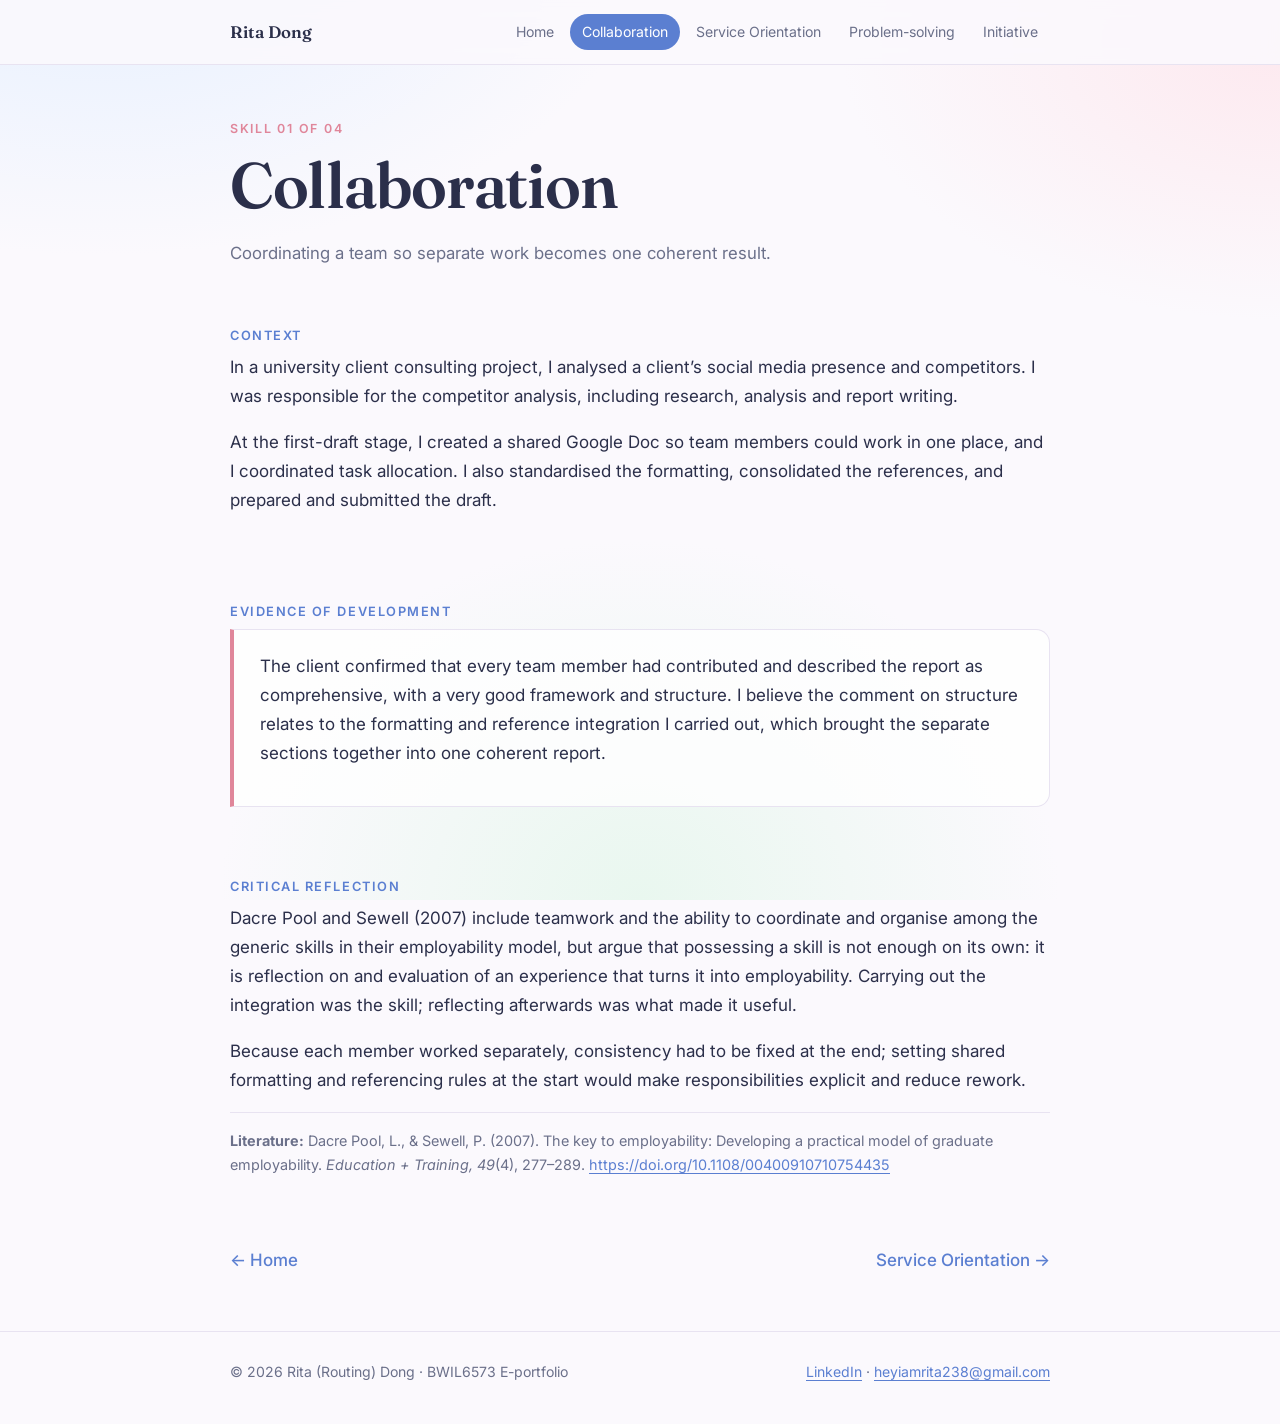
==== collaboration.html @ 9e235e5d "Add files via upload" ====
<!doctype html>
<html lang="en">
<head>
<meta charset="utf-8">
<meta name="viewport" content="width=device-width,initial-scale=1">
<title>Collaboration | Rita Dong E-Portfolio</title>
<meta name="description" content="E-portfolio of Rita (Routing) Dong, Master of Logistics and Supply Chain Management, University of Sydney.">
<link rel="preconnect" href="https://fonts.googleapis.com">
<link rel="preconnect" href="https://fonts.gstatic.com" crossorigin>
<link href="https://fonts.googleapis.com/css2?family=Fraunces:opsz,wght@9..144,400;9..144,600&family=Inter:wght@400;500;600&display=swap" rel="stylesheet">
<link rel="stylesheet" href="style.css">
</head>
<body>
<header class="site"><div class="wrap">
<a class="brand" href="index.html">Rita Dong</a>
<nav aria-label="Main"><ul><li><a href="index.html">Home</a></li><li><a href="collaboration.html" aria-current="page">Collaboration</a></li><li><a href="service-orientation.html">Service Orientation</a></li><li><a href="problem-solving.html">Problem-solving</a></li><li><a href="initiative.html">Initiative</a></li></ul></nav>
</div></header>
<main>
<div class="wrap">
<div class="page-head">
<p class="eyebrow">Skill 01 of 04</p>
<h1>Collaboration</h1>
<p class="lead">Coordinating a team so separate work becomes one coherent result.</p>
</div>
<section><h3>Context</h3><p>In a university client consulting project, I analysed a client’s social media presence and competitors. I was responsible for the competitor analysis, including research, analysis and report writing.</p><p>At the first-draft stage, I created a shared Google Doc so team members could work in one place, and I coordinated task allocation. I also standardised the formatting, consolidated the references, and prepared and submitted the draft.</p></section>
<section><h3>Evidence of development</h3><div class="evidence"><p>The client confirmed that every team member had contributed and described the report as comprehensive, with a very good framework and structure. I believe the comment on structure relates to the formatting and reference integration I carried out, which brought the separate sections together into one coherent report.</p></div></section>
<section><h3>Critical reflection</h3><p>Dacre Pool and Sewell (2007) include teamwork and the ability to coordinate and organise among the generic skills in their employability model, but argue that possessing a skill is not enough on its own: it is reflection on and evaluation of an experience that turns it into employability. Carrying out the integration was the skill; reflecting afterwards was what made it useful.</p><p>Because each member worked separately, consistency had to be fixed at the end; setting shared formatting and referencing rules at the start would make responsibilities explicit and reduce rework.</p>
<div class="refbox"><strong>Literature:</strong> Dacre Pool, L., & Sewell, P. (2007). The key to employability: Developing a practical model of graduate employability. <em>Education + Training, 49</em>(4), 277–289. <a href="https://doi.org/10.1108/00400910710754435" target="_blank" rel="noopener">https://doi.org/10.1108/00400910710754435</a></div></section>
<div class="pager"><a href="index.html">← Home</a><a href="service-orientation.html">Service Orientation →</a></div>
</div>
</main>
<footer><div class="wrap">
<span>© 2026 Rita (Routing) Dong · BWIL6573 E-portfolio</span>
<span><a href="https://www.linkedin.com/in/routingdongrita" target="_blank" rel="noopener">LinkedIn</a> · <a href="mailto:heyiamrita238@gmail.com">heyiamrita238@gmail.com</a></span>
</div></footer>
</body>
</html>
---- style.css ----
:root{
  --bg:#fbf9fd; --surface:#ffffffcc; --ink:#2b2f4a; --muted:#6b708a; --line:#e8e3f1;
  --accent:#5b7fd1; --accent-soft:#e8eefb; --warm:#e0869a;
  --serif:'Fraunces',Georgia,serif; --sans:'Inter',system-ui,-apple-system,sans-serif;
}

*{box-sizing:border-box}
html{scroll-behavior:smooth}
body{margin:0;background:radial-gradient(900px 500px at 8% -5%,#e6f0ff 0%,transparent 60%),radial-gradient(800px 500px at 100% 5%,#fde9ef 0%,transparent 55%),radial-gradient(700px 600px at 50% 100%,#e9f7ef 0%,transparent 60%),var(--bg);background-attachment:fixed;color:var(--ink);font:17px/1.7 var(--sans);-webkit-font-smoothing:antialiased}
a{color:var(--accent);text-underline-offset:3px}
a:hover{color:var(--warm)}
.wrap{max-width:860px;margin:0 auto;padding:0 20px}

/* nav */
header.site{position:sticky;top:0;z-index:10;background:color-mix(in srgb,var(--bg) 88%,transparent);backdrop-filter:blur(10px);border-bottom:1px solid var(--line)}
header.site .wrap{display:flex;align-items:center;justify-content:space-between;gap:16px;padding-top:14px;padding-bottom:14px}
.brand{font:600 1.05rem var(--serif);color:var(--ink);text-decoration:none;white-space:nowrap}
nav ul{display:flex;gap:4px;list-style:none;margin:0;padding:0;flex-wrap:wrap;justify-content:flex-end}
nav a{display:block;padding:6px 12px;border-radius:999px;font-size:.88rem;color:var(--muted);text-decoration:none}
nav a:hover{background:var(--accent-soft);color:var(--accent)}
nav a[aria-current="page"]{background:var(--accent);color:#fff}

/* hero */
.hero{padding:72px 0 48px}
.eyebrow{font:600 .78rem var(--sans);letter-spacing:.14em;text-transform:uppercase;color:var(--warm);margin:0 0 14px}
h1{font:600 clamp(2.4rem,7vw,4rem)/1.08 var(--serif);margin:0 0 20px;letter-spacing:-.02em}
.tagline{font-size:1.1rem;color:var(--muted);margin:0 0 28px;max-width:620px}
.hero-grid{display:grid;grid-template-columns:1fr 200px;gap:40px;align-items:center}
.avatar{width:200px;height:250px;border-radius:100px 100px 24px 24px;box-shadow:0 14px 40px #5b7fd133;background:var(--accent-soft);border:1px solid var(--line);display:grid;place-items:center;font:600 3.4rem var(--serif);color:var(--accent);overflow:hidden}
.avatar img{width:100%;height:100%;object-fit:cover;object-position:50% 12%}
.btns{display:flex;flex-wrap:wrap;gap:10px}
.btn{display:inline-block;padding:10px 20px;border-radius:999px;border:1px solid var(--accent);color:var(--accent);text-decoration:none;font-weight:500;font-size:.95rem;transition:.15s}
.btn.primary{background:var(--accent);color:#fff}
.btn:hover{background:var(--warm);border-color:var(--warm);color:#fff}

/* sections */
section{padding:36px 0}
h2{font:600 1.7rem/1.25 var(--serif);margin:0 0 14px;letter-spacing:-.01em}
h3{font:600 .8rem var(--sans);letter-spacing:.12em;text-transform:uppercase;color:var(--accent);margin:0 0 10px}
p{margin:0 0 1em}
.card{background:var(--surface);box-shadow:0 8px 30px #5b7fd114;border:1px solid var(--line);border-radius:16px;padding:28px 30px}
.statement{font:400 1.25rem/1.65 var(--serif)}
.skills{display:flex;flex-wrap:wrap;gap:8px;margin-top:22px}
.chip{padding:5px 14px;border-radius:999px;background:var(--accent-soft);color:var(--accent);font-size:.85rem;font-weight:500}

/* home tiles */
.tiles{display:grid;grid-template-columns:repeat(auto-fit,minmax(190px,1fr));gap:14px}
.tile{display:block;padding:22px;border:1px solid var(--line);border-radius:14px;background:var(--surface);text-decoration:none;color:var(--ink);transition:.15s}
.tile:hover{border-color:var(--accent);transform:translateY(-2px)}
.tile .n{font:600 .8rem var(--sans);color:var(--warm);letter-spacing:.1em}
.tile strong{display:block;font:600 1.15rem var(--serif);margin:6px 0 6px}
.tile span{font-size:.88rem;color:var(--muted)}

/* content page */
.page-head{padding:56px 0 8px}
.page-head .lead{color:var(--muted);font-size:1.05rem}
.evidence{border-left:4px solid var(--warm);background:var(--surface);border-radius:0 14px 14px 0;padding:22px 26px;border-top:1px solid var(--line);border-right:1px solid var(--line);border-bottom:1px solid var(--line)}
.refbox{font-size:.9rem;color:var(--muted);border-top:1px solid var(--line);padding-top:16px;margin-top:8px}
.pager{display:flex;justify-content:space-between;gap:16px;padding:32px 0 56px}
.pager a{text-decoration:none;font-weight:500}
ol.refs{padding-left:1.2em;font-size:.92rem;color:var(--muted)}
ol.refs li{margin-bottom:.8em}

footer{border-top:1px solid var(--line);padding:28px 0 40px;color:var(--muted);font-size:.88rem}
footer .wrap{display:flex;flex-wrap:wrap;gap:12px;justify-content:space-between}

@media(max-width:640px){
  body{font-size:16px}
  .hero{padding:44px 0 28px}
  .hero-grid{grid-template-columns:1fr}
  .avatar{order:-1;width:130px;height:160px;border-radius:65px 65px 18px 18px}
  header.site .wrap{flex-direction:column;align-items:flex-start;gap:8px}
  nav ul{justify-content:flex-start}
  .card{padding:22px 20px}
}
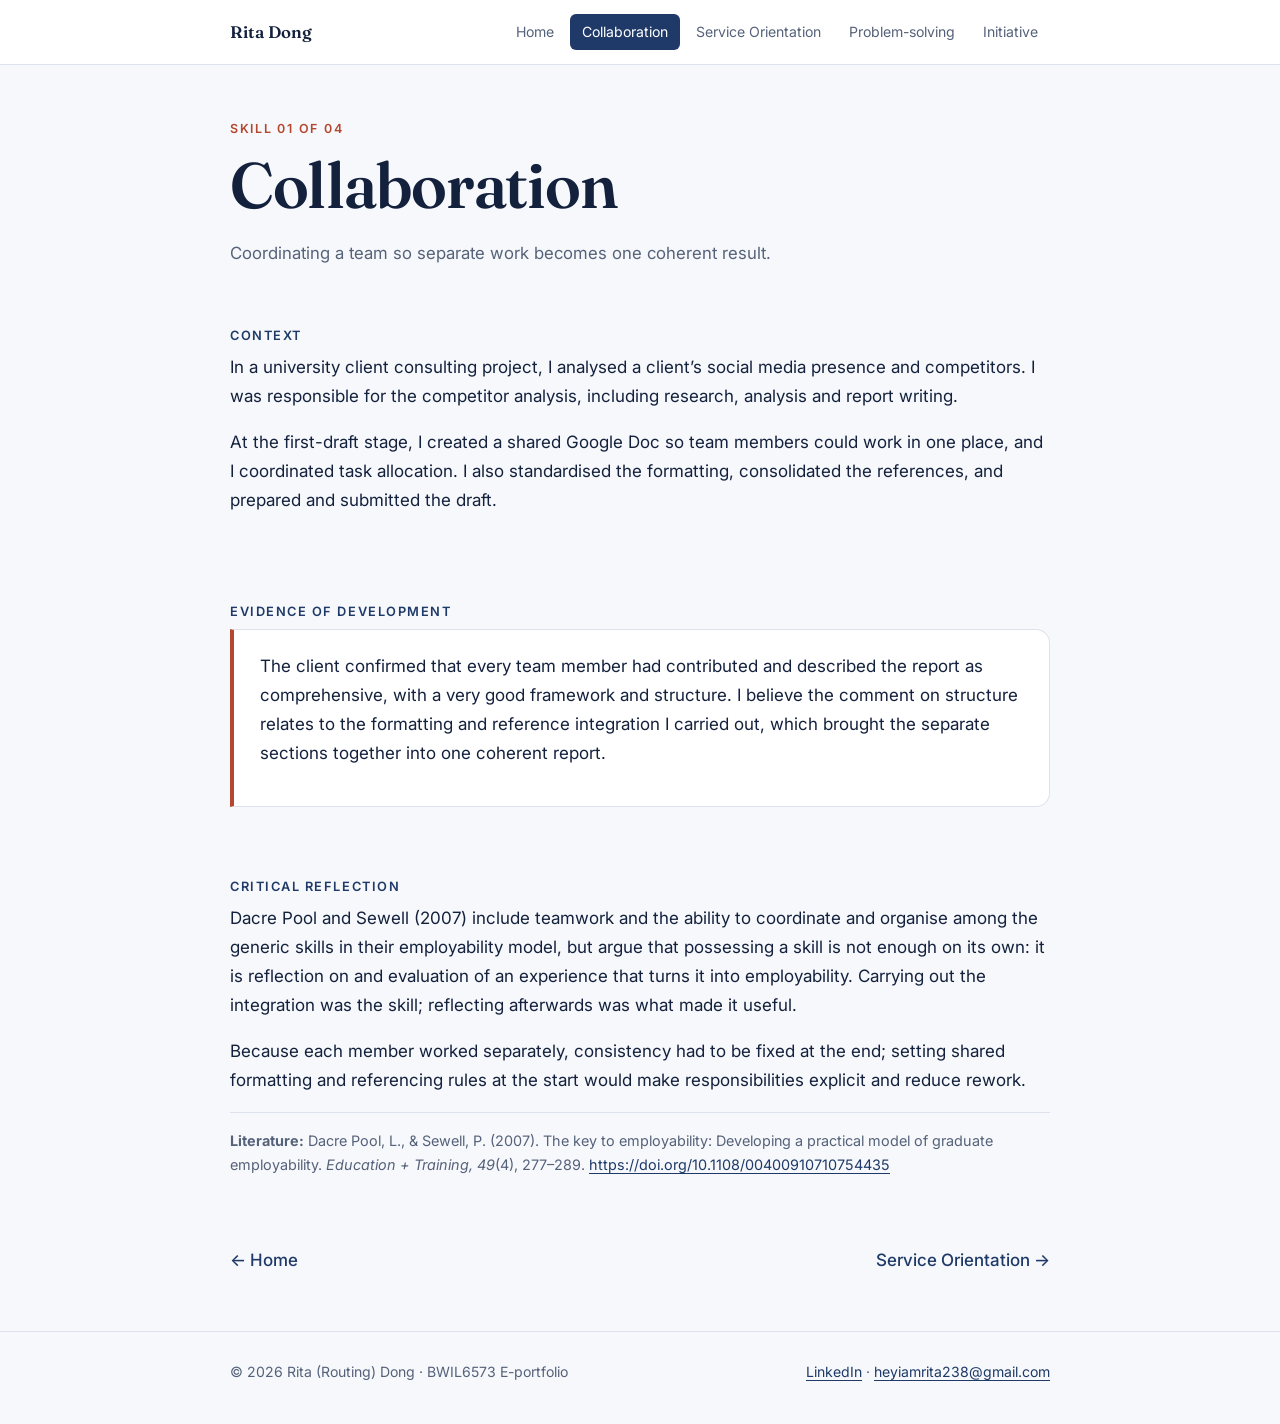
==== commit 78b04d69: "Add files via upload" ====
--- a/collaboration.html
+++ b/collaboration.html
@@ -31,7 +31,7 @@
 </main>
 <footer><div class="wrap">
 <span>© 2026 Rita (Routing) Dong · BWIL6573 E-portfolio</span>
-<span><a href="https://www.linkedin.com/in/routingdongrita" target="_blank" rel="noopener">LinkedIn</a> · <a href="mailto:heyiamrita238@gmail.com">heyiamrita238@gmail.com</a></span>
+<span><a href="https://www.linkedin.com/in/routing-dong-rita" target="_blank" rel="noopener">LinkedIn</a> · <a href="mailto:heyiamrita238@gmail.com">heyiamrita238@gmail.com</a></span>
 </div></footer>
 </body>
 </html>
--- a/style.css
+++ b/style.css
@@ -1,22 +1,22 @@
 :root{
-  --bg:#fbf9fd; --surface:#ffffffcc; --ink:#2b2f4a; --muted:#6b708a; --line:#e8e3f1;
-  --accent:#5b7fd1; --accent-soft:#e8eefb; --warm:#e0869a;
+  --bg:#f6f8fb; --surface:#ffffff; --ink:#14213d; --muted:#56627a; --line:#dde3ec;
+  --accent:#1f3a68; --accent-soft:#e6ecf6; --warm:#b4472f;
   --serif:'Fraunces',Georgia,serif; --sans:'Inter',system-ui,-apple-system,sans-serif;
 }
 
 *{box-sizing:border-box}
 html{scroll-behavior:smooth}
-body{margin:0;background:radial-gradient(900px 500px at 8% -5%,#e6f0ff 0%,transparent 60%),radial-gradient(800px 500px at 100% 5%,#fde9ef 0%,transparent 55%),radial-gradient(700px 600px at 50% 100%,#e9f7ef 0%,transparent 60%),var(--bg);background-attachment:fixed;color:var(--ink);font:17px/1.7 var(--sans);-webkit-font-smoothing:antialiased}
+body{margin:0;background:var(--bg);color:var(--ink);font:17px/1.7 var(--sans);-webkit-font-smoothing:antialiased}
 a{color:var(--accent);text-underline-offset:3px}
 a:hover{color:var(--warm)}
 .wrap{max-width:860px;margin:0 auto;padding:0 20px}
 
 /* nav */
-header.site{position:sticky;top:0;z-index:10;background:color-mix(in srgb,var(--bg) 88%,transparent);backdrop-filter:blur(10px);border-bottom:1px solid var(--line)}
+header.site{position:sticky;top:0;z-index:10;background:#ffffffee;backdrop-filter:blur(10px);border-bottom:1px solid var(--line)}
 header.site .wrap{display:flex;align-items:center;justify-content:space-between;gap:16px;padding-top:14px;padding-bottom:14px}
 .brand{font:600 1.05rem var(--serif);color:var(--ink);text-decoration:none;white-space:nowrap}
 nav ul{display:flex;gap:4px;list-style:none;margin:0;padding:0;flex-wrap:wrap;justify-content:flex-end}
-nav a{display:block;padding:6px 12px;border-radius:999px;font-size:.88rem;color:var(--muted);text-decoration:none}
+nav a{display:block;padding:6px 12px;border-radius:6px;font-size:.88rem;color:var(--muted);text-decoration:none}
 nav a:hover{background:var(--accent-soft);color:var(--accent)}
 nav a[aria-current="page"]{background:var(--accent);color:#fff}
 
@@ -26,10 +26,10 @@
 h1{font:600 clamp(2.4rem,7vw,4rem)/1.08 var(--serif);margin:0 0 20px;letter-spacing:-.02em}
 .tagline{font-size:1.1rem;color:var(--muted);margin:0 0 28px;max-width:620px}
 .hero-grid{display:grid;grid-template-columns:1fr 200px;gap:40px;align-items:center}
-.avatar{width:200px;height:250px;border-radius:100px 100px 24px 24px;box-shadow:0 14px 40px #5b7fd133;background:var(--accent-soft);border:1px solid var(--line);display:grid;place-items:center;font:600 3.4rem var(--serif);color:var(--accent);overflow:hidden}
+.avatar{width:200px;height:250px;border-radius:14px;box-shadow:0 10px 30px #14213d26;background:var(--accent-soft);border:1px solid var(--line);display:grid;place-items:center;font:600 3.4rem var(--serif);color:var(--accent);overflow:hidden}
 .avatar img{width:100%;height:100%;object-fit:cover;object-position:50% 12%}
 .btns{display:flex;flex-wrap:wrap;gap:10px}
-.btn{display:inline-block;padding:10px 20px;border-radius:999px;border:1px solid var(--accent);color:var(--accent);text-decoration:none;font-weight:500;font-size:.95rem;transition:.15s}
+.btn{display:inline-block;padding:10px 20px;border-radius:6px;border:1px solid var(--accent);color:var(--accent);text-decoration:none;font-weight:500;font-size:.95rem;transition:.15s}
 .btn.primary{background:var(--accent);color:#fff}
 .btn:hover{background:var(--warm);border-color:var(--warm);color:#fff}
 
@@ -38,10 +38,11 @@
 h2{font:600 1.7rem/1.25 var(--serif);margin:0 0 14px;letter-spacing:-.01em}
 h3{font:600 .8rem var(--sans);letter-spacing:.12em;text-transform:uppercase;color:var(--accent);margin:0 0 10px}
 p{margin:0 0 1em}
-.card{background:var(--surface);box-shadow:0 8px 30px #5b7fd114;border:1px solid var(--line);border-radius:16px;padding:28px 30px}
-.statement{font:400 1.25rem/1.65 var(--serif)}
+.card{background:var(--surface);box-shadow:0 2px 12px #14213d0d;border:1px solid var(--line);border-radius:10px;padding:28px 30px}
+.statement{font:400 1.2rem/1.7 var(--serif)}
+.hero{border-bottom:1px solid var(--line)}
 .skills{display:flex;flex-wrap:wrap;gap:8px;margin-top:22px}
-.chip{padding:5px 14px;border-radius:999px;background:var(--accent-soft);color:var(--accent);font-size:.85rem;font-weight:500}
+.chip{padding:5px 12px;border-radius:6px;background:var(--accent-soft);color:var(--accent);font-size:.85rem;font-weight:500}
 
 /* home tiles */
 .tiles{display:grid;grid-template-columns:repeat(auto-fit,minmax(190px,1fr));gap:14px}
@@ -68,7 +69,7 @@
   body{font-size:16px}
   .hero{padding:44px 0 28px}
   .hero-grid{grid-template-columns:1fr}
-  .avatar{order:-1;width:130px;height:160px;border-radius:65px 65px 18px 18px}
+  .avatar{order:-1;width:130px;height:160px;border-radius:12px}
   header.site .wrap{flex-direction:column;align-items:flex-start;gap:8px}
   nav ul{justify-content:flex-start}
   .card{padding:22px 20px}
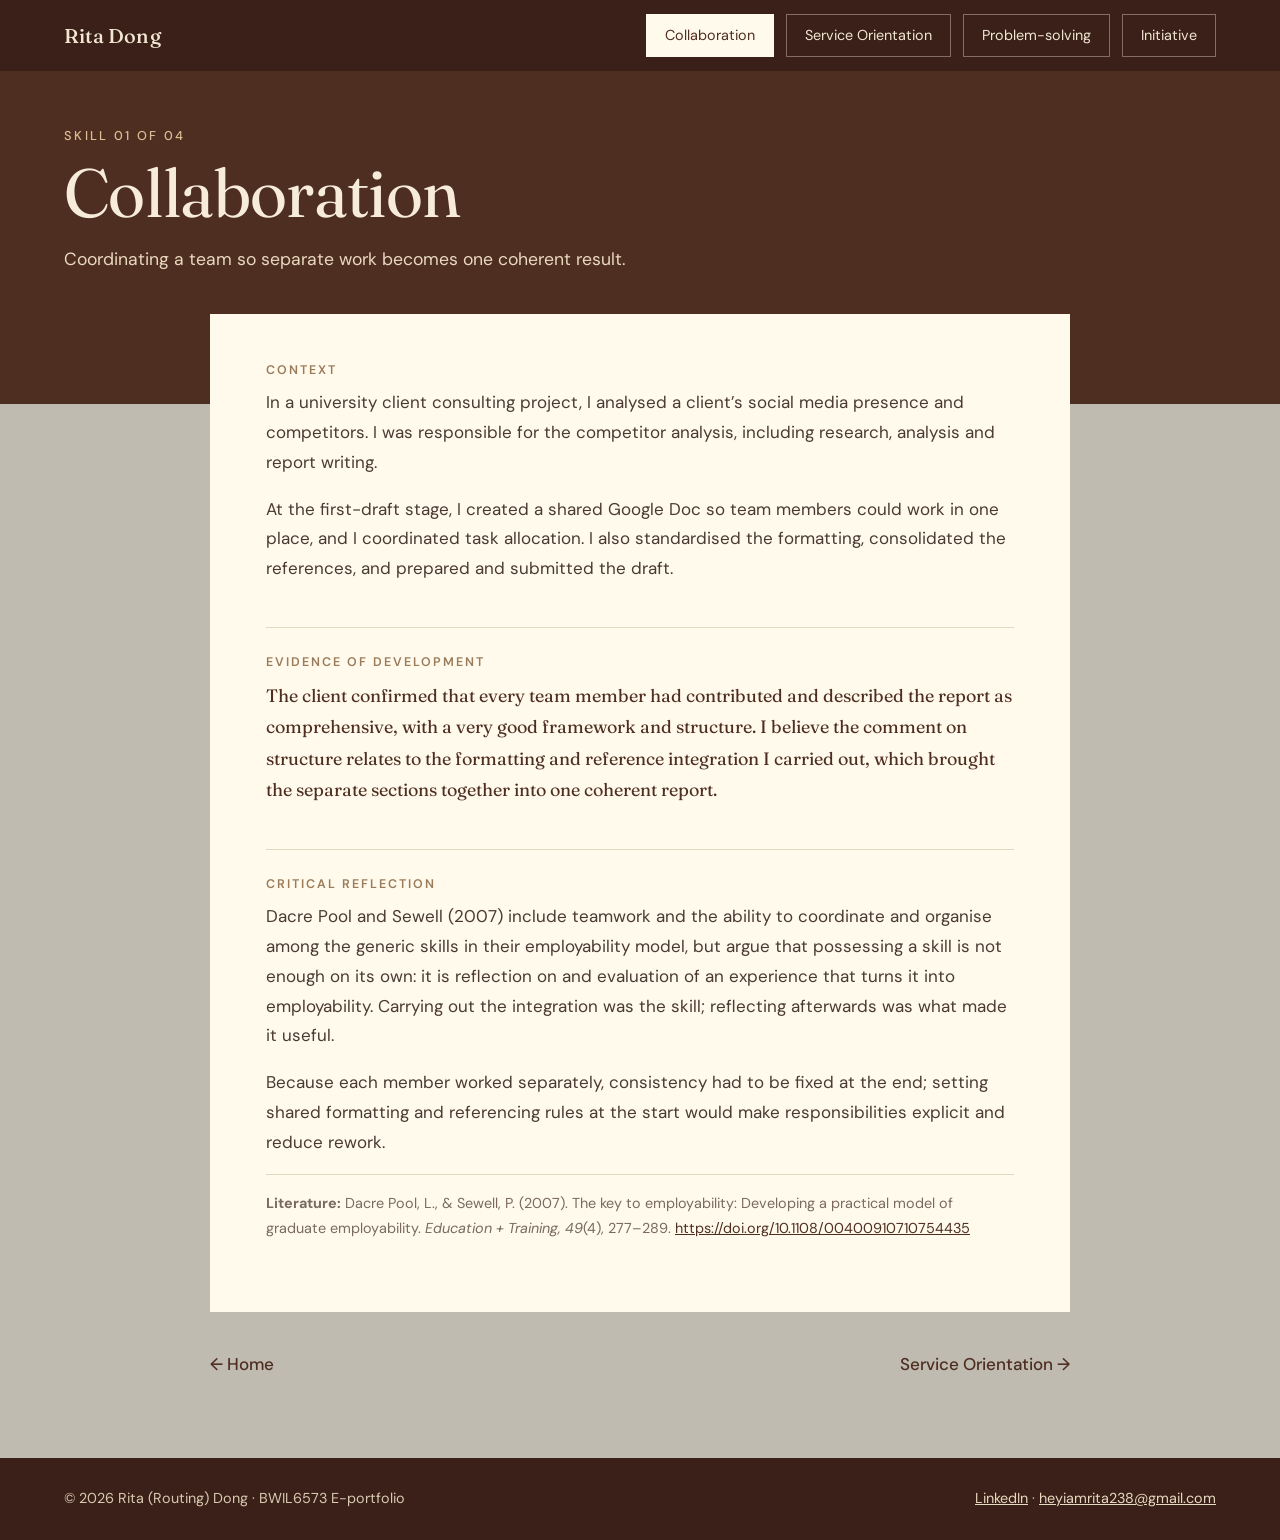
==== commit 9680fb08: "Add files via upload" ====
--- a/collaboration.html
+++ b/collaboration.html
@@ -7,29 +7,31 @@
 <meta name="description" content="E-portfolio of Rita (Routing) Dong, Master of Logistics and Supply Chain Management, University of Sydney.">
 <link rel="preconnect" href="https://fonts.googleapis.com">
 <link rel="preconnect" href="https://fonts.gstatic.com" crossorigin>
-<link href="https://fonts.googleapis.com/css2?family=Fraunces:opsz,wght@9..144,400;9..144,600&family=Inter:wght@400;500;600&display=swap" rel="stylesheet">
+<link href="https://fonts.googleapis.com/css2?family=DM+Sans:wght@400;500;600&family=Fraunces:opsz,wght@9..144,400;9..144,500&display=swap" rel="stylesheet">
 <link rel="stylesheet" href="style.css">
 </head>
 <body>
-<header class="site"><div class="wrap">
-<a class="brand" href="index.html">Rita Dong</a>
-<nav aria-label="Main"><ul><li><a href="index.html">Home</a></li><li><a href="collaboration.html" aria-current="page">Collaboration</a></li><li><a href="service-orientation.html">Service Orientation</a></li><li><a href="problem-solving.html">Problem-solving</a></li><li><a href="initiative.html">Initiative</a></li></ul></nav>
+<div id="ripple"></div>
+<script src="script.js"></script>
+<header class="site"><div class="bar">
+<a class="brand" data-t href="index.html">Rita Dong</a>
+<nav class="menu" aria-label="Main"><a data-t href="collaboration.html" aria-current="page">Collaboration</a><a data-t href="service-orientation.html">Service Orientation</a><a data-t href="problem-solving.html">Problem-solving</a><a data-t href="initiative.html">Initiative</a></nav>
 </div></header>
 <main>
-<div class="wrap">
-<div class="page-head">
+<div class="band rise">
 <p class="eyebrow">Skill 01 of 04</p>
 <h1>Collaboration</h1>
 <p class="lead">Coordinating a team so separate work becomes one coherent result.</p>
 </div>
-<section><h3>Context</h3><p>In a university client consulting project, I analysed a client’s social media presence and competitors. I was responsible for the competitor analysis, including research, analysis and report writing.</p><p>At the first-draft stage, I created a shared Google Doc so team members could work in one place, and I coordinated task allocation. I also standardised the formatting, consolidated the references, and prepared and submitted the draft.</p></section>
-<section><h3>Evidence of development</h3><div class="evidence"><p>The client confirmed that every team member had contributed and described the report as comprehensive, with a very good framework and structure. I believe the comment on structure relates to the formatting and reference integration I carried out, which brought the separate sections together into one coherent report.</p></div></section>
-<section><h3>Critical reflection</h3><p>Dacre Pool and Sewell (2007) include teamwork and the ability to coordinate and organise among the generic skills in their employability model, but argue that possessing a skill is not enough on its own: it is reflection on and evaluation of an experience that turns it into employability. Carrying out the integration was the skill; reflecting afterwards was what made it useful.</p><p>Because each member worked separately, consistency had to be fixed at the end; setting shared formatting and referencing rules at the start would make responsibilities explicit and reduce rework.</p>
+<div class="card rise">
+<section><h4>Context</h4><p>In a university client consulting project, I analysed a client’s social media presence and competitors. I was responsible for the competitor analysis, including research, analysis and report writing.</p><p>At the first-draft stage, I created a shared Google Doc so team members could work in one place, and I coordinated task allocation. I also standardised the formatting, consolidated the references, and prepared and submitted the draft.</p></section>
+<section class="evidence"><h4>Evidence of development</h4><p>The client confirmed that every team member had contributed and described the report as comprehensive, with a very good framework and structure. I believe the comment on structure relates to the formatting and reference integration I carried out, which brought the separate sections together into one coherent report.</p></section>
+<section><h4>Critical reflection</h4><p>Dacre Pool and Sewell (2007) include teamwork and the ability to coordinate and organise among the generic skills in their employability model, but argue that possessing a skill is not enough on its own: it is reflection on and evaluation of an experience that turns it into employability. Carrying out the integration was the skill; reflecting afterwards was what made it useful.</p><p>Because each member worked separately, consistency had to be fixed at the end; setting shared formatting and referencing rules at the start would make responsibilities explicit and reduce rework.</p>
 <div class="refbox"><strong>Literature:</strong> Dacre Pool, L., & Sewell, P. (2007). The key to employability: Developing a practical model of graduate employability. <em>Education + Training, 49</em>(4), 277–289. <a href="https://doi.org/10.1108/00400910710754435" target="_blank" rel="noopener">https://doi.org/10.1108/00400910710754435</a></div></section>
-<div class="pager"><a href="index.html">← Home</a><a href="service-orientation.html">Service Orientation →</a></div>
 </div>
+<div class="pager"><a data-t href="index.html">← Home</a><a data-t href="service-orientation.html">Service Orientation →</a></div>
 </main>
-<footer><div class="wrap">
+<footer><div class="in">
 <span>© 2026 Rita (Routing) Dong · BWIL6573 E-portfolio</span>
 <span><a href="https://www.linkedin.com/in/routing-dong-rita" target="_blank" rel="noopener">LinkedIn</a> · <a href="mailto:heyiamrita238@gmail.com">heyiamrita238@gmail.com</a></span>
 </div></footer>
--- a/style.css
+++ b/style.css
@@ -1,76 +1,92 @@
 :root{
-  --bg:#f6f8fb; --surface:#ffffff; --ink:#14213d; --muted:#56627a; --line:#dde3ec;
-  --accent:#1f3a68; --accent-soft:#e6ecf6; --warm:#b4472f;
-  --serif:'Fraunces',Georgia,serif; --sans:'Inter',system-ui,-apple-system,sans-serif;
+  --brown:#4f2e22; --brown-deep:#3a2018; --greige:#bfbbb1; --cream:#fffaec;
+  --ink:#3a2018; --text:#4a3a33; --muted:#7a6a60; --gold:#9a7b5a; --line:#e2d7c2;
+  --serif:'Fraunces',Georgia,serif; --sans:'DM Sans',system-ui,-apple-system,sans-serif;
 }
-
 *{box-sizing:border-box}
 html{scroll-behavior:smooth}
-body{margin:0;background:var(--bg);color:var(--ink);font:17px/1.7 var(--sans);-webkit-font-smoothing:antialiased}
-a{color:var(--accent);text-underline-offset:3px}
-a:hover{color:var(--warm)}
-.wrap{max-width:860px;margin:0 auto;padding:0 20px}
+body{margin:0;background:var(--greige);color:var(--text);font:17px/1.75 var(--sans);-webkit-font-smoothing:antialiased;overflow-x:hidden}
+a{color:var(--brown)}
+p{margin:0 0 1em}
 
-/* nav */
-header.site{position:sticky;top:0;z-index:10;background:#ffffffee;backdrop-filter:blur(10px);border-bottom:1px solid var(--line)}
-header.site .wrap{display:flex;align-items:center;justify-content:space-between;gap:16px;padding-top:14px;padding-bottom:14px}
-.brand{font:600 1.05rem var(--serif);color:var(--ink);text-decoration:none;white-space:nowrap}
-nav ul{display:flex;gap:4px;list-style:none;margin:0;padding:0;flex-wrap:wrap;justify-content:flex-end}
-nav a{display:block;padding:6px 12px;border-radius:6px;font-size:.88rem;color:var(--muted);text-decoration:none}
-nav a:hover{background:var(--accent-soft);color:var(--accent)}
-nav a[aria-current="page"]{background:var(--accent);color:#fff}
+/* top bar */
+header.site{position:sticky;top:0;z-index:20;background:var(--brown-deep);color:#f1e6d3}
+header.site .bar{display:flex;justify-content:space-between;align-items:center;gap:16px;padding:14px 5vw}
+.brand{font:500 1.25rem var(--serif);color:#f1e6d3;text-decoration:none;letter-spacing:.01em}
+.menu{display:flex;gap:12px;flex-wrap:wrap;justify-content:flex-end}
+.menu a{display:block;padding:8px 18px;border:1px solid rgba(241,230,211,.4);font-size:.9rem;color:#f1e6d3;text-decoration:none;
+  transition:transform .25s cubic-bezier(.2,.8,.2,1),background .25s,color .25s,border-color .25s}
+.menu a:hover,.menu a:focus-visible{transform:scale(1.08);background:var(--cream);color:var(--brown);border-color:var(--cream)}
+.menu a[aria-current="page"]{background:var(--cream);color:var(--brown);border-color:var(--cream)}
 
-/* hero */
-.hero{padding:72px 0 48px}
-.eyebrow{font:600 .78rem var(--sans);letter-spacing:.14em;text-transform:uppercase;color:var(--warm);margin:0 0 14px}
-h1{font:600 clamp(2.4rem,7vw,4rem)/1.08 var(--serif);margin:0 0 20px;letter-spacing:-.02em}
-.tagline{font-size:1.1rem;color:var(--muted);margin:0 0 28px;max-width:620px}
-.hero-grid{display:grid;grid-template-columns:1fr 200px;gap:40px;align-items:center}
-.avatar{width:200px;height:250px;border-radius:14px;box-shadow:0 10px 30px #14213d26;background:var(--accent-soft);border:1px solid var(--line);display:grid;place-items:center;font:600 3.4rem var(--serif);color:var(--accent);overflow:hidden}
-.avatar img{width:100%;height:100%;object-fit:cover;object-position:50% 12%}
-.btns{display:flex;flex-wrap:wrap;gap:10px}
-.btn{display:inline-block;padding:10px 20px;border-radius:6px;border:1px solid var(--accent);color:var(--accent);text-decoration:none;font-weight:500;font-size:.95rem;transition:.15s}
-.btn.primary{background:var(--accent);color:#fff}
-.btn:hover{background:var(--warm);border-color:var(--warm);color:#fff}
+/* home hero */
+.hero{background:var(--brown);padding:54px 5vw 150px}
+.photo{position:relative;height:360px;background:url(hero.jpg) center/cover;color:#fff}
+.photo:before{content:"";position:absolute;inset:0;background:rgba(58,32,24,.62)}
+.photo h1{position:absolute;left:clamp(22px,4vw,48px);right:clamp(22px,4vw,48px);top:50%;transform:translateY(-50%);
+  font:400 clamp(30px,4.6vw,58px)/1.18 var(--serif);margin:0;max-width:800px;letter-spacing:-.005em}
 
-/* sections */
-section{padding:36px 0}
-h2{font:600 1.7rem/1.25 var(--serif);margin:0 0 14px;letter-spacing:-.01em}
-h3{font:600 .8rem var(--sans);letter-spacing:.12em;text-transform:uppercase;color:var(--accent);margin:0 0 10px}
-p{margin:0 0 1em}
-.card{background:var(--surface);box-shadow:0 2px 12px #14213d0d;border:1px solid var(--line);border-radius:10px;padding:28px 30px}
-.statement{font:400 1.2rem/1.7 var(--serif)}
-.hero{border-bottom:1px solid var(--line)}
-.skills{display:flex;flex-wrap:wrap;gap:8px;margin-top:22px}
-.chip{padding:5px 12px;border-radius:6px;background:var(--accent-soft);color:var(--accent);font-size:.85rem;font-weight:500}
+/* cards */
+.about{position:relative;margin:-110px 5vw 0;display:grid;grid-template-columns:1.4fr 1fr;background:var(--cream)}
+.about .t{padding:52px}
+h2{font:500 3rem/1.05 var(--serif);margin:0;letter-spacing:-.01em;color:var(--brown)}
+.sub{font:500 1.35rem var(--serif);margin:16px 0 18px;color:var(--brown)}
+.about p{color:var(--text);max-width:460px}
+.links{margin-top:24px;font-size:.95rem;display:flex;gap:24px;flex-wrap:wrap}
+.links a{text-underline-offset:5px}
+.about .p{background:url(photo.jpg) center 12%/cover;min-height:400px}
 
-/* home tiles */
-.tiles{display:grid;grid-template-columns:repeat(auto-fit,minmax(190px,1fr));gap:14px}
-.tile{display:block;padding:22px;border:1px solid var(--line);border-radius:14px;background:var(--surface);text-decoration:none;color:var(--ink);transition:.15s}
-.tile:hover{border-color:var(--accent);transform:translateY(-2px)}
-.tile .n{font:600 .8rem var(--sans);color:var(--warm);letter-spacing:.1em}
-.tile strong{display:block;font:600 1.15rem var(--serif);margin:6px 0 6px}
-.tile span{font-size:.88rem;color:var(--muted)}
-
-/* content page */
-.page-head{padding:56px 0 8px}
-.page-head .lead{color:var(--muted);font-size:1.05rem}
-.evidence{border-left:4px solid var(--warm);background:var(--surface);border-radius:0 14px 14px 0;padding:22px 26px;border-top:1px solid var(--line);border-right:1px solid var(--line);border-bottom:1px solid var(--line)}
-.refbox{font-size:.9rem;color:var(--muted);border-top:1px solid var(--line);padding-top:16px;margin-top:8px}
-.pager{display:flex;justify-content:space-between;gap:16px;padding:32px 0 56px}
-.pager a{text-decoration:none;font-weight:500}
-ol.refs{padding-left:1.2em;font-size:.92rem;color:var(--muted)}
+.block{background:var(--cream);margin:34px 5vw 0;padding:40px 52px}
+.block h3{font:500 1.6rem var(--serif);margin:0 0 14px;color:var(--brown)}
+ol.refs{padding-left:1.2em;margin:0;font-size:.95rem;color:var(--muted)}
 ol.refs li{margin-bottom:.8em}
 
-footer{border-top:1px solid var(--line);padding:28px 0 40px;color:var(--muted);font-size:.88rem}
-footer .wrap{display:flex;flex-wrap:wrap;gap:12px;justify-content:space-between}
+/* content pages */
+.band{background:var(--brown);color:#f6ecd9;padding:56px 5vw 130px}
+.band .eyebrow{font:500 .8rem var(--sans);letter-spacing:.18em;text-transform:uppercase;color:#d9bf94;margin:0 0 12px}
+.band h1{font:400 clamp(38px,6vw,68px)/1.08 var(--serif);margin:0 0 14px;letter-spacing:-.01em}
+.band .lead{font-size:1.1rem;color:#e8d9bf;margin:0;max-width:620px}
+.card{position:relative;background:var(--cream);margin:-90px auto 0;max-width:860px;padding:48px 56px 44px;width:calc(100% - 10vw)}
+.card section{padding:0 0 26px}
+.card section + section{border-top:1px solid var(--line);padding-top:26px}
+.card h4{font:600 .78rem var(--sans);letter-spacing:.16em;text-transform:uppercase;color:var(--gold);margin:0 0 10px}
+.evidence p{font:400 1.12rem/1.75 var(--serif);color:var(--brown)}
+.refbox{font-size:.9rem;color:var(--muted);border-top:1px solid var(--line);padding-top:16px;margin-top:6px}
+.pager{display:flex;justify-content:space-between;gap:16px;max-width:860px;margin:30px auto 0;width:calc(100% - 10vw)}
+.pager a{text-decoration:none;font-weight:500;color:var(--brown);padding:8px 0;border-bottom:1px solid transparent}
+.pager a:hover{border-color:var(--brown)}
+.job{padding:0 0 22px}.job + .job{border-top:1px solid var(--line);padding-top:22px}
+.job strong{color:var(--brown)}.job .when{display:block;color:var(--muted);font-size:.9rem}
+.job ul{margin:8px 0 0;padding-left:1.2em}
+.chips{display:flex;flex-wrap:wrap;gap:8px;margin-top:14px}
+.chips span{padding:4px 12px;border:1px solid var(--line);font-size:.85rem;color:var(--brown)}
 
-@media(max-width:640px){
+footer{background:var(--brown-deep);color:#d9c9b0;margin-top:70px;padding:28px 5vw;font-size:.9rem}
+footer .in{display:flex;justify-content:space-between;flex-wrap:wrap;gap:10px}
+footer a{color:#e8d9bf}
+
+/* page transition */
+#ripple{position:fixed;inset:0;z-index:50;background:var(--brown);pointer-events:none;
+  clip-path:circle(0 at var(--x,50%) var(--y,50%));transition:clip-path .7s cubic-bezier(.65,0,.25,1)}
+#ripple.go{clip-path:circle(150% at var(--x,50%) var(--y,50%))}
+#ripple.instant{transition:none}
+@keyframes rise{from{opacity:0;transform:translateY(22px)}to{opacity:1;transform:none}}
+.rise{animation:rise .7s .25s cubic-bezier(.2,.8,.2,1) both}
+@media (prefers-reduced-motion:reduce){.rise{animation:none}.menu a{transition:none}}
+
+@media(max-width:760px){
   body{font-size:16px}
-  .hero{padding:44px 0 28px}
-  .hero-grid{grid-template-columns:1fr}
-  .avatar{order:-1;width:130px;height:160px;border-radius:12px}
-  header.site .wrap{flex-direction:column;align-items:flex-start;gap:8px}
-  nav ul{justify-content:flex-start}
-  .card{padding:22px 20px}
+  header.site .bar{flex-direction:column;align-items:flex-start;gap:10px}
+  .menu{justify-content:flex-start;gap:8px}
+  .menu a{padding:6px 12px;font-size:.85rem}
+  .hero{padding:32px 5vw 120px}
+  .photo{height:300px}
+  .about{grid-template-columns:1fr;margin-top:-90px}
+  .about .t{padding:32px 26px}
+  .about .p{min-height:340px;order:-1}
+  h2{font-size:2.3rem}
+  .block{padding:30px 26px}
+  .band{padding:40px 5vw 110px}
+  .card{padding:32px 26px 30px}
 }
+.band a{color:#f1dfb9}
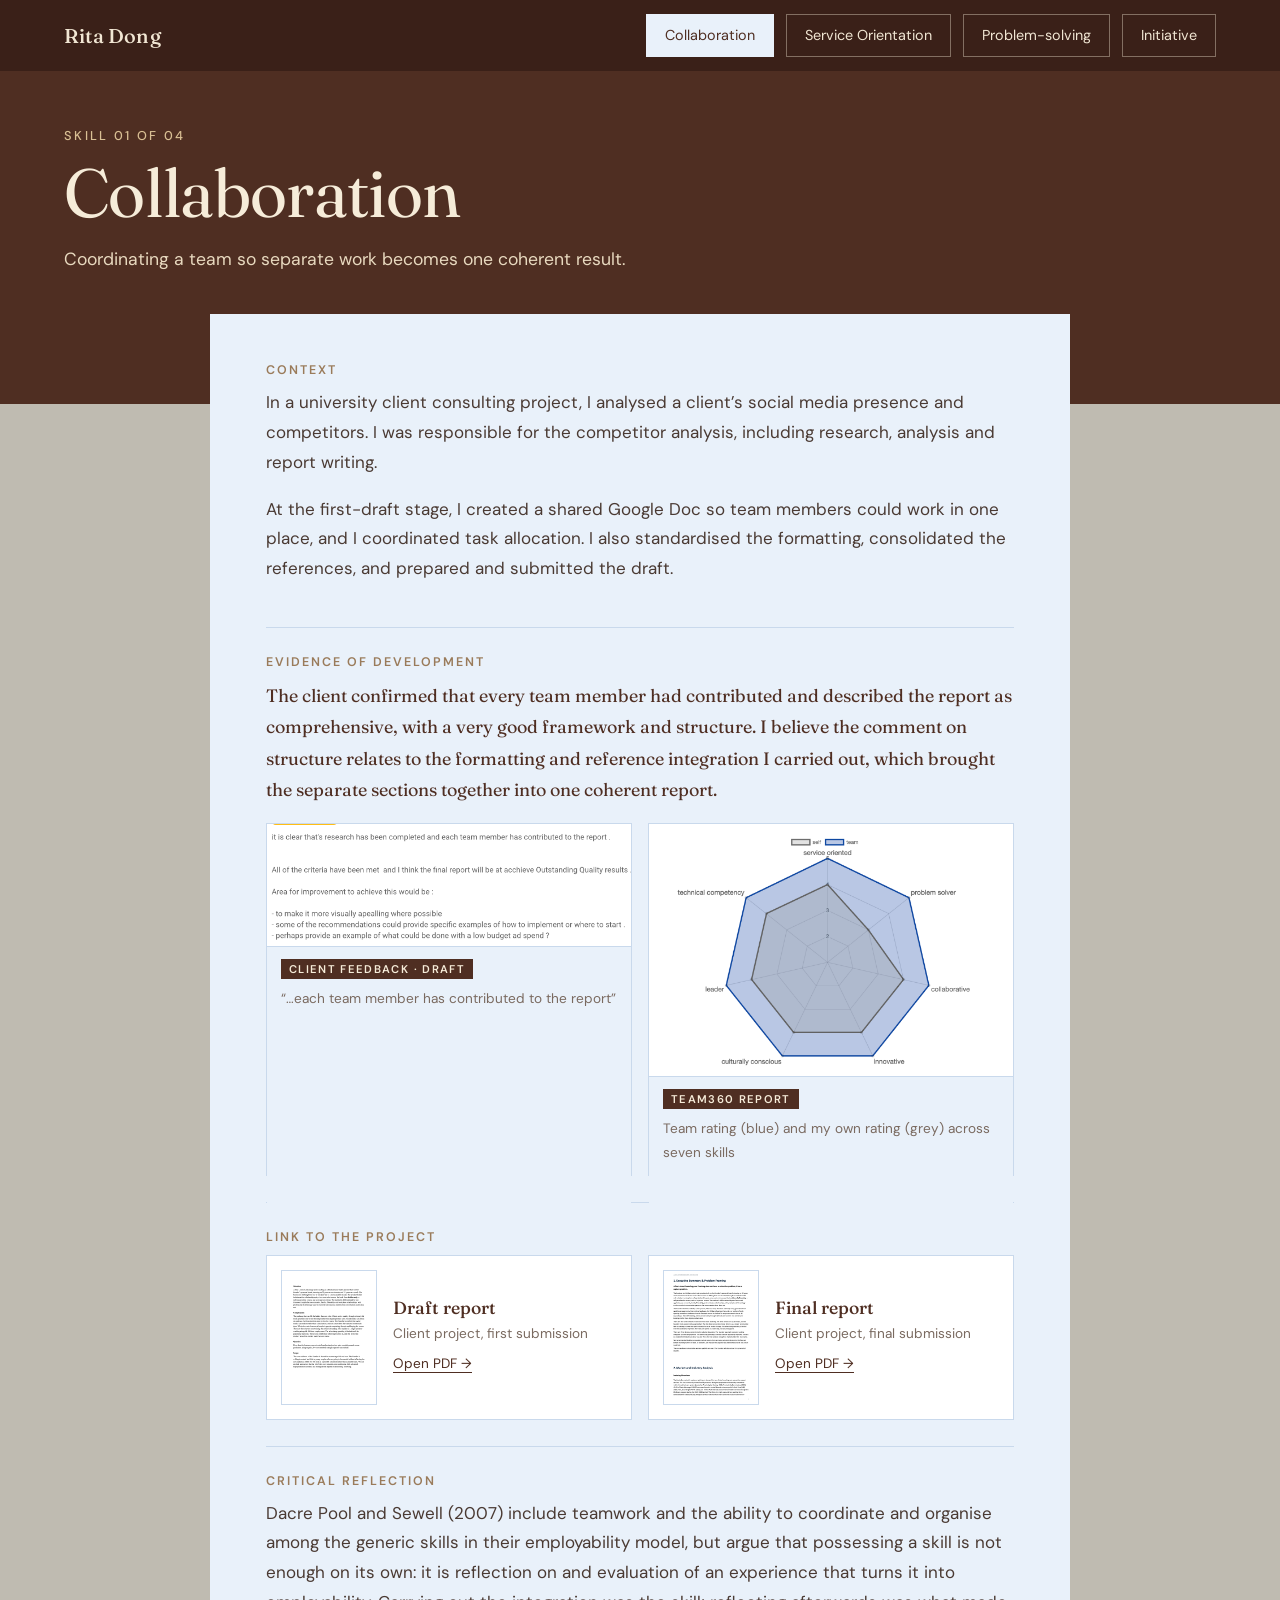
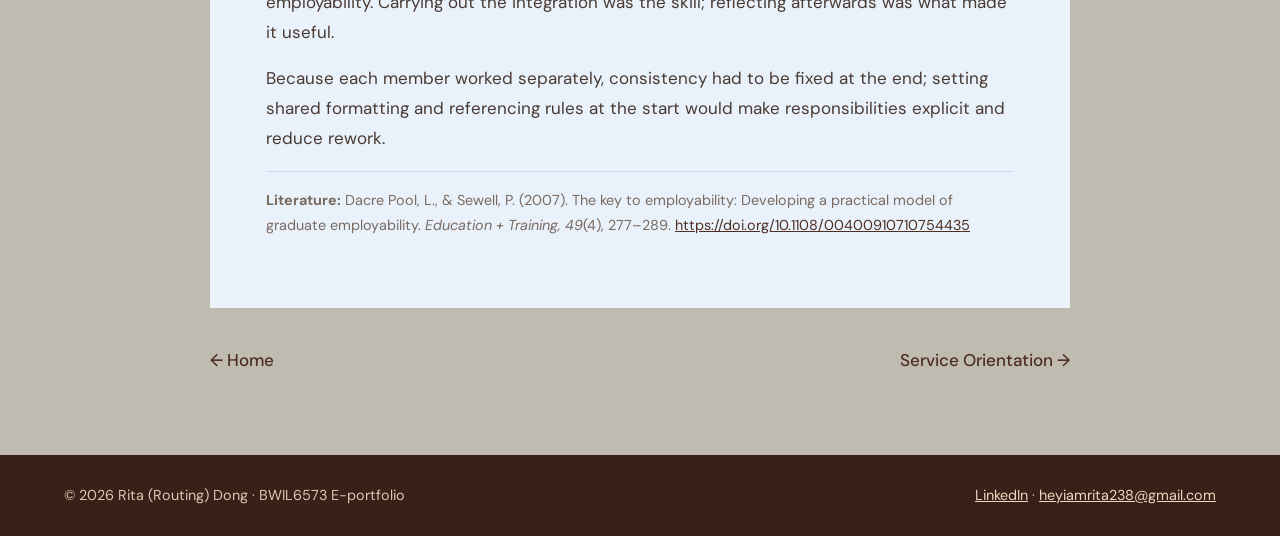
==== commit 27b135a4: "Add files via upload" ====
--- a/collaboration.html
+++ b/collaboration.html
@@ -25,7 +25,7 @@
 </div>
 <div class="card rise">
 <section><h4>Context</h4><p>In a university client consulting project, I analysed a client’s social media presence and competitors. I was responsible for the competitor analysis, including research, analysis and report writing.</p><p>At the first-draft stage, I created a shared Google Doc so team members could work in one place, and I coordinated task allocation. I also standardised the formatting, consolidated the references, and prepared and submitted the draft.</p></section>
-<section class="evidence"><h4>Evidence of development</h4><p>The client confirmed that every team member had contributed and described the report as comprehensive, with a very good framework and structure. I believe the comment on structure relates to the formatting and reference integration I carried out, which brought the separate sections together into one coherent report.</p></section>
+<section class="evidence"><h4>Evidence of development</h4><p>The client confirmed that every team member had contributed and described the report as comprehensive, with a very good framework and structure. I believe the comment on structure relates to the formatting and reference integration I carried out, which brought the separate sections together into one coherent report.</p><div class="figs two"><figure class="fig"><a href="evidence-draft-feedback.png" target="_blank" rel="noopener"><img src="evidence-draft-feedback.png" alt="Client feedback on the draft report" loading="lazy"></a><figcaption><span class="tag">Client feedback · draft</span><br>“…each team member has contributed to the report”</figcaption></figure><figure class="fig"><a href="evidence-team360-radar.png" target="_blank" rel="noopener"><img src="evidence-team360-radar.png" alt="Team360 radar chart comparing self and team ratings" loading="lazy"></a><figcaption><span class="tag">Team360 report</span><br>Team rating (blue) and my own rating (grey) across seven skills</figcaption></figure></div></section><section><h4>Link to the project</h4><div class="proj"><a class="pc" href="Draft_Report.pdf" target="_blank" rel="noopener"><img src="thumb-draft-report.png" alt=""><div><b>Draft report</b><span>Client project, first submission</span><br><em>Open PDF →</em></div></a><a class="pc" href="Final_Report.pdf" target="_blank" rel="noopener"><img src="thumb-final-report.png" alt=""><div><b>Final report</b><span>Client project, final submission</span><br><em>Open PDF →</em></div></a></div></section>
 <section><h4>Critical reflection</h4><p>Dacre Pool and Sewell (2007) include teamwork and the ability to coordinate and organise among the generic skills in their employability model, but argue that possessing a skill is not enough on its own: it is reflection on and evaluation of an experience that turns it into employability. Carrying out the integration was the skill; reflecting afterwards was what made it useful.</p><p>Because each member worked separately, consistency had to be fixed at the end; setting shared formatting and referencing rules at the start would make responsibilities explicit and reduce rework.</p>
 <div class="refbox"><strong>Literature:</strong> Dacre Pool, L., & Sewell, P. (2007). The key to employability: Developing a practical model of graduate employability. <em>Education + Training, 49</em>(4), 277–289. <a href="https://doi.org/10.1108/00400910710754435" target="_blank" rel="noopener">https://doi.org/10.1108/00400910710754435</a></div></section>
 </div>
--- a/style.css
+++ b/style.css
@@ -1,6 +1,6 @@
 :root{
-  --brown:#4f2e22; --brown-deep:#3a2018; --greige:#bfbbb1; --cream:#fffaec;
-  --ink:#3a2018; --text:#4a3a33; --muted:#7a6a60; --gold:#9a7b5a; --line:#e2d7c2;
+  --brown:#4f2e22; --brown-deep:#3a2018; --greige:#bfbbb1; --cream:#e9f1fa;
+  --ink:#3a2018; --text:#4a3a33; --muted:#7a6a60; --gold:#9a7b5a; --line:#c9d9ec;
   --serif:'Fraunces',Georgia,serif; --sans:'DM Sans',system-ui,-apple-system,sans-serif;
 }
 *{box-sizing:border-box}
@@ -90,3 +90,21 @@
   .card{padding:32px 26px 30px}
 }
 .band a{color:#f1dfb9}
+
+/* evidence figures and project links */
+.figs{display:grid;gap:16px;margin-top:16px}
+.figs.two{grid-template-columns:1fr 1fr}.figs.one{grid-template-columns:1fr}
+.fig{margin:0;background:#fff;border:1px solid var(--line)}
+.fig img{display:block;width:100%;height:auto}
+.fig a{display:block;cursor:zoom-in}
+.fig figcaption{padding:10px 14px;font-size:.85rem;color:var(--muted);border-top:1px solid var(--line);background:var(--cream);height:100%}
+.tag{display:inline-block;font:600 .7rem var(--sans);letter-spacing:.12em;text-transform:uppercase;background:var(--brown);color:#f6ecd9;padding:3px 8px;margin-bottom:8px}
+.proj{display:grid;grid-template-columns:1fr 1fr;gap:16px;margin-top:6px}
+.pc{display:grid;grid-template-columns:96px 1fr;gap:16px;align-items:center;background:#fff;border:1px solid var(--line);padding:14px;text-decoration:none;transition:transform .25s cubic-bezier(.2,.8,.2,1),box-shadow .25s}
+.pc:hover,.pc:focus-visible{transform:scale(1.03);box-shadow:0 10px 24px -12px rgba(58,32,24,.5)}
+.pc img{width:96px;height:auto;border:1px solid var(--line);display:block}
+.pc b{display:block;font:500 1.1rem var(--serif);color:var(--brown)}
+.pc span{font-size:.85rem;color:var(--muted)}
+.pc em{font-style:normal;font-size:.85rem;color:var(--brown);text-decoration:underline;text-underline-offset:4px}
+@media(max-width:760px){.figs.two,.proj{grid-template-columns:1fr}}
+@media (prefers-reduced-motion:reduce){.pc{transition:none}}
